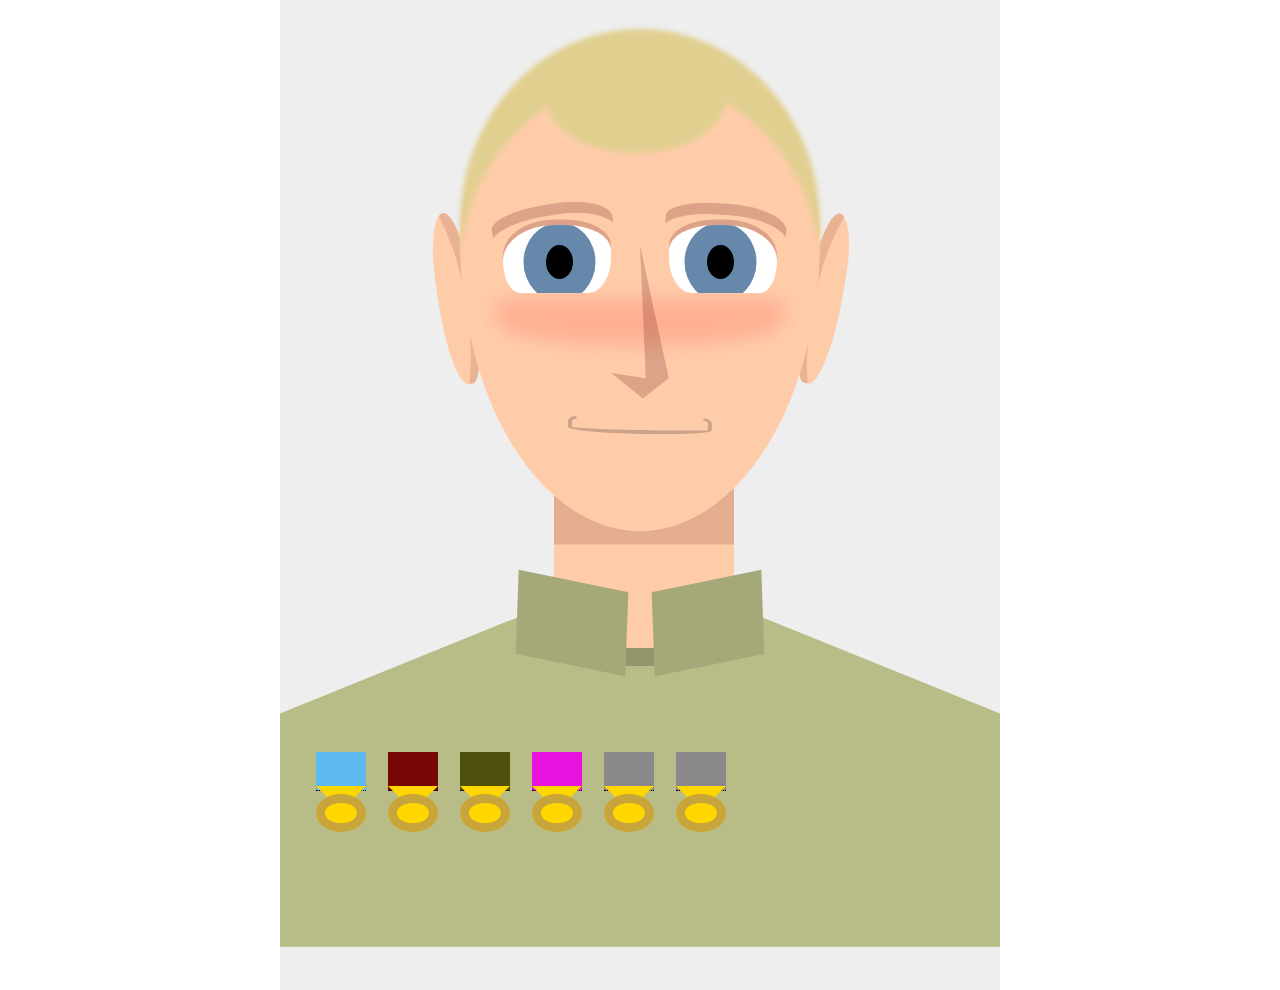
==== index.html @ 171ceb6c "" ====
<!DOCTYPE html>
<html lang="no">
    <head>
        <link rel="stylesheet" href="/person.css">

    </head>
    <body>
        <div class="person">
            <div class="shoulders">
                <div class="medal medal1 tooltip">
                    <span class="tooltiptext">ISTQB -Certified Tester- Foudation Level</span>
                    <div class="rectangle"></div>
                    <div class="triangle"></div>
                    <div class="circle"></div>
                </div>
                <div class="medal medal2 tooltip">
                    <span class="tooltiptext">ISTQB - Test Automation Engineer - Advanced Level</span>
                    <div class="rectangle"></div>
                    <div class="triangle"></div>
                    <div class="circle"></div>
                </div>
                <div class="medal medal3 tooltip">
                    <span class="tooltiptext">PCEP - Certified Entry-Level Python Programmer </span>
                    <div class="rectangle"></div>
                    <div class="triangle"></div>
                    <div class="circle"></div>
                </div>
                <div class="medal medal4 tooltip">
                    <span class="tooltiptext">Postman - API Tester</span>
                    <div class="rectangle"></div>
                    <div class="triangle"></div>
                    <div class="circle"></div>
                </div>
                <div class="medal medal5 tooltip">
                    <span class="tooltiptext">Certified Scrum Product Owner</span>
                    <div class="rectangle"></div>
                    <div class="triangle"></div>
                    <div class="circle"></div>
                </div>
                <div class="medal medal6 tooltip">
                    <span class="tooltiptext">UiPath - Advanced RPA Developer</span>
                    <div class="rectangle"></div>
                    <div class="triangle"></div>
                    <div class="circle"></div>
                </div>
            </div>
            <div class="neck"></div>
            <div class="ear"></div>
            <div class="ear"></div>
            <div class="face">
                <div class="cheek"></div>
                <div class="nose"></div>
                <div class="mouth"></div>
                <div class="eye">
                  <div class="pupil"></div>
                  <div class="eye-bright"></div>
                </div>
                <div class="eye">
                  <div class="pupil"></div>
                  <div class="eye-bright"></div>
                </div>
                <div class="eyebrow"></div>
                <div class="eyebrow"></div>
            </div>
            <div class="hair-sides"></div>
            <div class="hair-top"></div>
            <div class="shirt-neck"></div>
            <div class="shirt-neck"></div>
        </div>
    </body>


</html>
---- person.css ----
.person{
    position: absolute;
    top: 50%;
    left: 50%;
    transform: translate(-50%, -50%);
    width: 80vmin;
    height: 120vmin;
    background-color: #eee;
    background-image: linear-gradient(to right, trasparent 99%, gray 0), linear-gradient(to bottom, transparent 99%, gray 0);
    background-size: 10% 100%, 100% 10%;
    --skin: #fca;
    --iris: #68a;
    --hair: rgb(225,207,144);
    --shirt: #B8BC86;
    --line: rgba(80,0,0,0.15);

}

.person div{
    position: absolute;
    box-sizing: border-box;
}
.face{
    width: 50%;
    height: 45%;
    background: var(--skin);
    border-radius: 100% 100% / 80% 80% 120% 120%;
    top: 35%;
    left: 50%;
    transform: translate(-50%, -50%);
}
.neck{
    height: 20%;
    width: 25%;
    background: var(--skin);
    top:50%;
    left:38%;
    border-radius: 5vmin;
    box-shadow: inset 0 25.5vmin 0 -15vmin var(--line), inset 0 -3vmin 0 -1vmin rgba(0,0,0,0.2), inset 0 -3vmin 0 -1vmin var(--shirt);;
}
.mouth {
    width: 40%;
    height: 5%;
    border: 0.5vmin solid rgba(0,0,0,0.2);
    border-top-color: transparent;
    border-radius: 100% / 100% 100% 40% 50%;
    bottom: 20%;
    left: 50%;
    transform: translate(-50%, 0) rotate(1deg);
  }

.nose {
    width: 16%;
    height: 35%;
    background: rgba(80,0,0,0.2);
    top: 50%;
    left: 50%;
    transform: translate(-50%, -35%);
    clip-path: polygon(50% 10%, 60% 88%, 0% 85%, 55% 100%, 100% 88%);
}
.ear{
    width: 5%;
    height: 16%;
    border-radius: 90% 100% 70% 100% / 70% 100%;
    background: var(--skin);
    box-shadow: inset -8vmin 0 0 -7vmin rgba(80,0,0,0.125);
    top:28%;
    left: 22%;
    transform: rotate(-8deg)
}
.ear + .ear{
    transform: scaleX(-1) rotate(-10deg);
    left:auto;
    right: 22%;
}
.eye{
    width:30%;
    height: 14%;
    background-color: white;
    border-radius: 80% 90% 30% 40% / 70% 100% 90% 100%;
    top: 37%;
    right: 12%;
    box-shadow: 0 -0.6vmin rgba(80,0,0,0.2);
    overflow: hidden;
}
.eye + .eye{
    transform: scaleX(-1);
    right:auto;
    left: 12%;
}
  .pupil{
    width: 25%;
    height: 50%;
    background-color: black;
    border-radius: 50%;
    top:30%;
    left:35%;
    box-shadow: 0 0 0 2.5vmin var(--iris);
  }
.cheek{
    width:80%;
    height: 10%;
    background: #f002;
    border-radius: 20% 20% 100% 100%;
    top: 52%;
    left: 10%;
    filter: blur(1vmin)
  }
.eyebrow{
    width:35%;
    height:10%;
    top:35%;
    right:9%;
    border-radius: 80% 90% 30% 40% / 70% 100% 90% 100%;
    box-shadow: 0 -1.5vmin 0 -0.25vmin rgba(80,0,0,0.2);
    transform: rotate(4deg);
  }
.eyebrow + .eyebrow{
    transform: scaleX(-1);
    right:auto;
    left: 9%;
    transform: rotate(-10deg);
  }
.hair-top{
    width: 25%;
    height:10%;
    background: var(--hair);
    border-radius: 50%;
    top: 12.5%;
    left: 37%;
    filter: blur(0.3vmin)
  }

.hair-sides{  
    width: 50%;
    height: 45%;
    background-color: transparent;
    border-radius: 100% 100% / 80% 80% 120% 120%;
    top: 11%;
    right: 25%;
    box-shadow: inset 0px 50px 0px 0px var(--hair);
    filter: blur(0.3vmin)
  }
.shirt-neck{
    width: 15%;
    height: 8%;
    background: var(--shirt);
    box-shadow: inset 0 0 0 5vmin rgba(0,0,0,0.1);
    top:62%;
    left: 33%;
    transform: skew(10deg) rotate(12deg);
}
.shirt-neck + .shirt-neck{
    transform: scaleX(-1) skew(10deg) rotate(12deg);
    left:auto;
    right: 33%;
}
.shoulders{
    width:100%;
    height: 36%;
    background: var(--shirt);
    top: 60%;
    clip-path: polygon(0% 40%, 40% 10%, 40% 0%, 60% 0%, 60% 10%, 100% 40%, 100% 100%, 0% 100%);
}
.tooltip {
    position: relative;
    display: inline-block;
    border-bottom: 1px dotted black;
  }
  
  .tooltip .tooltiptext {
    visibility: hidden;
    width: 120px;
    background-color: black;
    color: #fff;
    text-align: center;
    border-radius: 6px;
    padding: 5px 0;
  
    /* Position the tooltip */
    position: absolute;
    z-index: 1;
    top: 100%;
    left: 65%;
    margin-left: -60px;
    
  }
  
  .tooltip:hover .tooltiptext {
    visibility: visible;
  }
.medal{
    width: 7%;
    height:10%;
    
}
.rectangle{
    width: 100%;
    height: 80%;
}
.triangle{
    width: 100%; 
    height: 100%; 
    border-left: 20px solid transparent;
    border-right: 20px solid transparent;
    border-top:  20px solid gold;
    top: 90%;
}
.circle{
    width:100%;
    height:100%;
    background: gold;
    border-radius: 50%;
    top: 110%;
    box-shadow: inset 0 0 0 1vmin rgba(145, 115, 115, 0.5); ;
}
.medal1{
    top:50%;
    left: 5%;
    background-color: #5db9ee;
}
.medal2{
    top:50%;
    left: 15%;
    background-color: #770707;
}
.medal3{
    top:50%;
    left: 25%;
    background-color: #4f500d;
}
.medal4{
    top:50%;
    left: 35%;
    background-color: #e712dd;
}
.medal5{
    top:50%;
    left: 45%;
    background-color: #8b888b;
}
.medal6{
    top:50%;
    left: 55%;
    background-color: #8b888b;
}
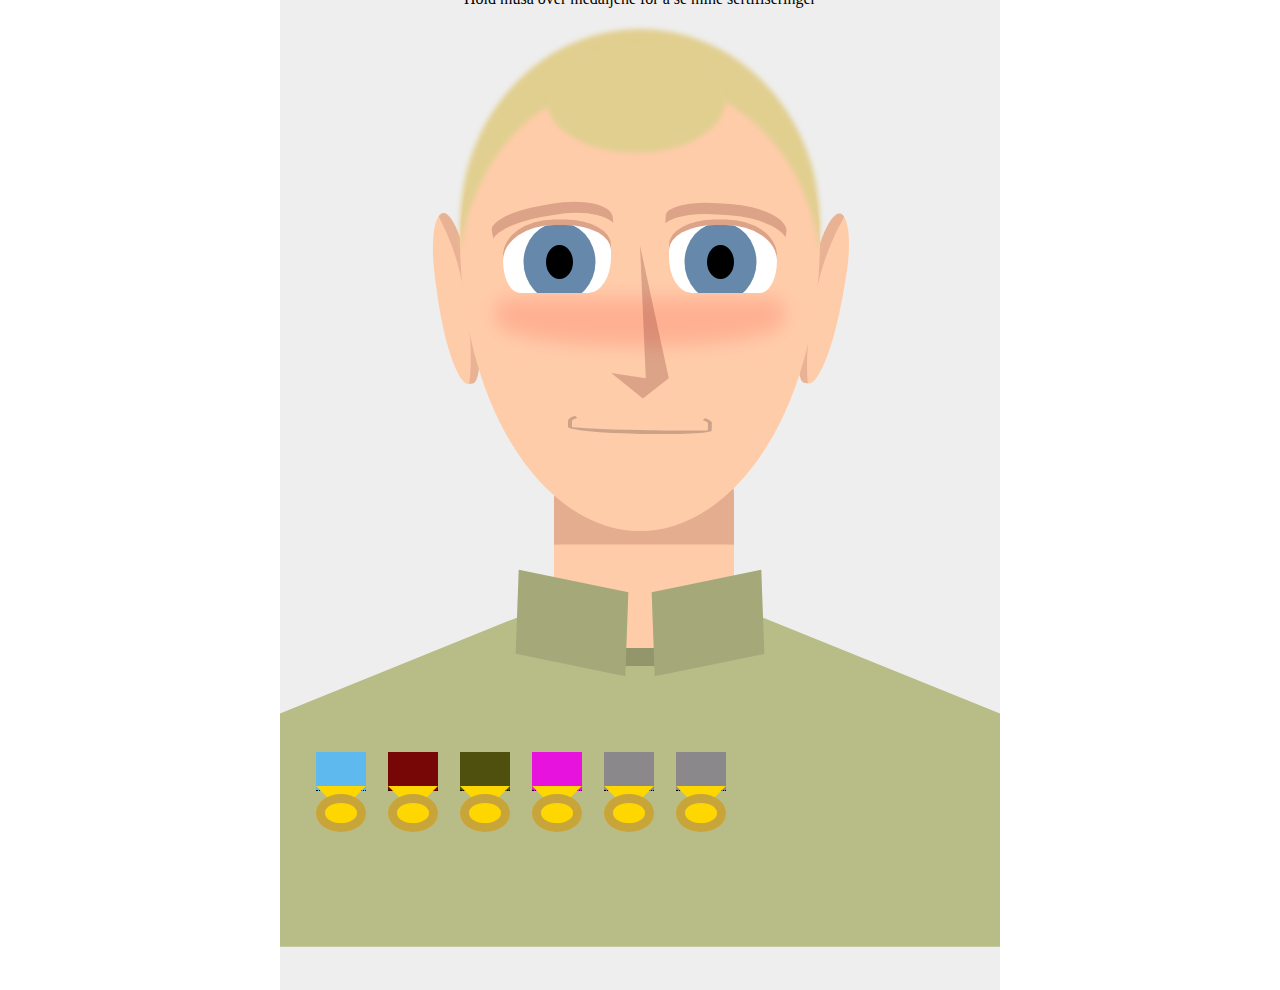
==== commit f80ab410: "tester script" ====
--- a/index.html
+++ b/index.html
@@ -1,73 +1,81 @@
 <!DOCTYPE html>
 <html lang="no">
     <head>
-        <link rel="stylesheet" href="/person.css">
-
+        <link rel="stylesheet" href="person.css">
+        <script type="js" src="script.js"></script>
+        <title>Espens Portfolio</title>
     </head>
-    <body>
-        <div class="person">
-            <div class="shoulders">
-                <div class="medal medal1 tooltip">
-                    <span class="tooltiptext">ISTQB -Certified Tester- Foudation Level</span>
-                    <div class="rectangle"></div>
-                    <div class="triangle"></div>
-                    <div class="circle"></div>
+    <body>       
+        </div>
+            <div class="person">
+                <h1>Espen Bjørnsen</h1>
+                <p>Hold musa over medaljene for å se mine sertifiseringer</p>
+                <div class="shoulders">
+                    <div class="medal medal1 tooltip">
+                        <span class="tooltiptext">ISTQB -Certified Tester- Foudation Level</span>
+                        <div class="rectangle"></div>
+                        <div class="triangle"></div>
+                        <div class="circle"></div>
+                        <div id="istqb-foundation-modal" class="modal">
+                            <div class="modal-cotent">
+                                <span class="close">&times;</span>
+                                <p>Some text in the Modal..</p>
+                            </div>
+                        </div>
+                    </div>
+                    <div class="medal medal2 tooltip">
+                        <span class="tooltiptext">ISTQB - Test Automation Engineer - Advanced Level</span>
+                        <div class="rectangle"></div>
+                        <div class="triangle"></div>
+                        <div class="circle"></div>
+                    </div>
+                    <div class="medal medal3 tooltip">
+                        <span class="tooltiptext">PCEP - Certified Entry-Level Python Programmer </span>
+                        <div class="rectangle"></div>
+                        <div class="triangle"></div>
+                        <div class="circle"></div>
+                    </div>
+                    <div class="medal medal4 tooltip">
+                        <span class="tooltiptext">Postman - API Tester</span>
+                        <div class="rectangle"></div>
+                        <div class="triangle"></div>
+                        <div class="circle"></div>
+                    </div>
+                    <div class="medal medal5 tooltip">
+                        <span class="tooltiptext">Certified Scrum Product Owner</span>
+                        <div class="rectangle"></div>
+                        <div class="triangle"></div>
+                        <div class="circle"></div>
+                    </div>
+                    <div class="medal medal6 tooltip">
+                        <span class="tooltiptext">UiPath - Advanced RPA Developer</span>
+                        <div class="rectangle"></div>
+                        <div class="triangle"></div>
+                        <div class="circle"></div>
+                    </div>
                 </div>
-                <div class="medal medal2 tooltip">
-                    <span class="tooltiptext">ISTQB - Test Automation Engineer - Advanced Level</span>
-                    <div class="rectangle"></div>
-                    <div class="triangle"></div>
-                    <div class="circle"></div>
+                <div class="neck"></div>
+                <div class="ear"></div>
+                <div class="ear"></div>
+                <div class="face">
+                    <div class="cheek"></div>
+                    <div class="nose"></div>
+                    <div class="mouth"></div>
+                    <div class="eye">
+                      <div class="pupil"></div>
+                      <div class="eye-bright"></div>
+                    </div>
+                    <div class="eye">
+                      <div class="pupil"></div>
+                      <div class="eye-bright"></div>
+                    </div>
+                    <div class="eyebrow"></div>
+                    <div class="eyebrow"></div>
                 </div>
-                <div class="medal medal3 tooltip">
-                    <span class="tooltiptext">PCEP - Certified Entry-Level Python Programmer </span>
-                    <div class="rectangle"></div>
-                    <div class="triangle"></div>
-                    <div class="circle"></div>
-                </div>
-                <div class="medal medal4 tooltip">
-                    <span class="tooltiptext">Postman - API Tester</span>
-                    <div class="rectangle"></div>
-                    <div class="triangle"></div>
-                    <div class="circle"></div>
-                </div>
-                <div class="medal medal5 tooltip">
-                    <span class="tooltiptext">Certified Scrum Product Owner</span>
-                    <div class="rectangle"></div>
-                    <div class="triangle"></div>
-                    <div class="circle"></div>
-                </div>
-                <div class="medal medal6 tooltip">
-                    <span class="tooltiptext">UiPath - Advanced RPA Developer</span>
-                    <div class="rectangle"></div>
-                    <div class="triangle"></div>
-                    <div class="circle"></div>
-                </div>
+                <div class="hair-sides"></div>
+                <div class="hair-top"></div>
+                <div class="shirt-neck"></div>
+                <div class="shirt-neck"></div>
             </div>
-            <div class="neck"></div>
-            <div class="ear"></div>
-            <div class="ear"></div>
-            <div class="face">
-                <div class="cheek"></div>
-                <div class="nose"></div>
-                <div class="mouth"></div>
-                <div class="eye">
-                  <div class="pupil"></div>
-                  <div class="eye-bright"></div>
-                </div>
-                <div class="eye">
-                  <div class="pupil"></div>
-                  <div class="eye-bright"></div>
-                </div>
-                <div class="eyebrow"></div>
-                <div class="eyebrow"></div>
-            </div>
-            <div class="hair-sides"></div>
-            <div class="hair-top"></div>
-            <div class="shirt-neck"></div>
-            <div class="shirt-neck"></div>
-        </div>
     </body>
-
-
 </html>--- a/person.css
+++ b/person.css
@@ -1,4 +1,35 @@
+.modal {
+    display: none; 
+    position: fixed; 
+    z-index: 1; 
+    left: 0;
+    top: 0;
+    width: 100%; 
+    height: 100%;
+    overflow: auto; 
+    background-color: rgba(0,0,0,0.4); 
+  }
+  .modal-content {
+    background-color: #fefefe;
+    margin: 15% auto; 
+    padding: 20px;
+    border: 1px solid #888;
+    width: 80%;
+  }
+  .close {
+    color: #aaa;
+    float: right;
+    font-size: 28px;
+    font-weight: bold;
+  }
+.close:hover,
+.close:focus {
+  color: black;
+  text-decoration: none;
+  cursor: pointer;
+}
 .person{
+    text-align: center;
     position: absolute;
     top: 50%;
     left: 50%;
@@ -6,8 +37,7 @@
     width: 80vmin;
     height: 120vmin;
     background-color: #eee;
-    background-image: linear-gradient(to right, trasparent 99%, gray 0), linear-gradient(to bottom, transparent 99%, gray 0);
-    background-size: 10% 100%, 100% 10%;
+   
     --skin: #fca;
     --iris: #68a;
     --hair: rgb(225,207,144);
@@ -168,7 +198,7 @@
     border-bottom: 1px dotted black;
   }
   
-  .tooltip .tooltiptext {
+.tooltip .tooltiptext {
     visibility: hidden;
     width: 120px;
     background-color: black;
@@ -186,7 +216,7 @@
     
   }
   
-  .tooltip:hover .tooltiptext {
+.tooltip:hover .tooltiptext {
     visibility: visible;
   }
 .medal{
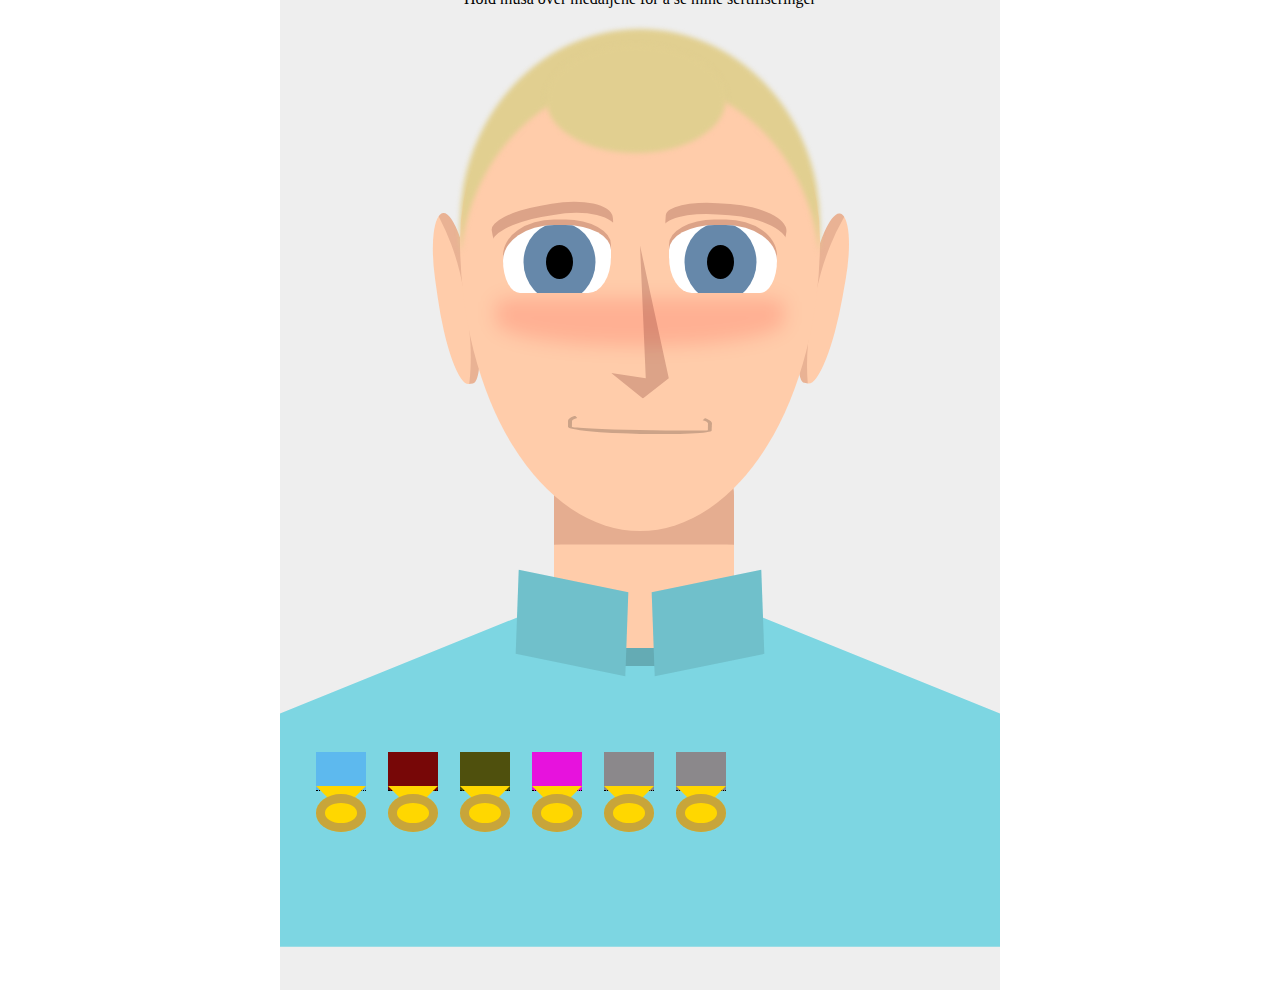
==== commit ad306834: "modalscript og bilder" ====
--- a/index.html
+++ b/index.html
@@ -2,7 +2,7 @@
 <html lang="no">
     <head>
         <link rel="stylesheet" href="person.css">
-        <script type="js" src="script.js"></script>
+        <script type="text/javascript" src="script.js"></script>
         <title>Espens Portfolio</title>
     </head>
     <body>       
@@ -11,43 +11,38 @@
                 <h1>Espen Bjørnsen</h1>
                 <p>Hold musa over medaljene for å se mine sertifiseringer</p>
                 <div class="shoulders">
-                    <div class="medal medal1 tooltip">
+                    <div id="medal1" class="medal medal1 tooltip" >
                         <span class="tooltiptext">ISTQB -Certified Tester- Foudation Level</span>
                         <div class="rectangle"></div>
                         <div class="triangle"></div>
                         <div class="circle"></div>
-                        <div id="istqb-foundation-modal" class="modal">
-                            <div class="modal-cotent">
-                                <span class="close">&times;</span>
-                                <p>Some text in the Modal..</p>
-                            </div>
-                        </div>
+                        
                     </div>
-                    <div class="medal medal2 tooltip">
+                    <div id="medal2" class="medal medal2 tooltip">
                         <span class="tooltiptext">ISTQB - Test Automation Engineer - Advanced Level</span>
                         <div class="rectangle"></div>
                         <div class="triangle"></div>
                         <div class="circle"></div>
                     </div>
-                    <div class="medal medal3 tooltip">
+                    <div id="medal3" class="medal medal3 tooltip">
                         <span class="tooltiptext">PCEP - Certified Entry-Level Python Programmer </span>
                         <div class="rectangle"></div>
                         <div class="triangle"></div>
                         <div class="circle"></div>
                     </div>
-                    <div class="medal medal4 tooltip">
+                    <div id="medal4" class="medal medal4 tooltip">
                         <span class="tooltiptext">Postman - API Tester</span>
                         <div class="rectangle"></div>
                         <div class="triangle"></div>
                         <div class="circle"></div>
                     </div>
-                    <div class="medal medal5 tooltip">
+                    <div id="medal5" class="medal medal5 tooltip">
                         <span class="tooltiptext">Certified Scrum Product Owner</span>
                         <div class="rectangle"></div>
                         <div class="triangle"></div>
                         <div class="circle"></div>
                     </div>
-                    <div class="medal medal6 tooltip">
+                    <div id="medal6" class="medal medal6 tooltip">
                         <span class="tooltiptext">UiPath - Advanced RPA Developer</span>
                         <div class="rectangle"></div>
                         <div class="triangle"></div>
@@ -77,5 +72,41 @@
                 <div class="shirt-neck"></div>
                 <div class="shirt-neck"></div>
             </div>
+            <div id="istqb-foundation-modal" class="modal">
+                <div class="modal-content">
+                    <span class="close">&times;</span>
+                    <h2>ISTQB - Certified Tester - Foundation Level</h2>
+                    <p>The ISTQB® Certified Tester Foundation Level (CTFL)
+                     certification is the cornerstone of essential testing 
+                     knowledge that can be applied to real-world scenarios. 
+                     The syllabus provides a comprehensive understanding of 
+                     the terminology and concepts used in the testing domain 
+                     worldwide, making it relevant for all software delivery 
+                     approaches and practices, including Waterfall, Agile, 
+                     DevOps, and Continuous Delivery. CTFL certification is 
+                     recognized as a prerequisite to all other ISTQB® 
+                     certifications where Foundation Level is required.</p>
+                    <img src="img/CTFL.png">
+                </div>
+            </div>
+            <div id="istqb-advanced-modal" class="modal">
+                <div class="modal-content">
+                    <span class="close">&times;</span>
+                    <h2>ISTQB - Certified Tester Test Automation Engineer</h2>
+                    <p>The ISTQB® Test Automation Engineer (CT-TAE) 
+                    certification focuses on the design, development, 
+                    and maintenance of test automation solutions. It 
+                    also covers the concepts, methods, tools, and 
+                    processes for automating dynamic functional tests, 
+                    and the relationship of those tests to test management,
+                     configuration management, defect management, software 
+                     development processes, and quality assurance. Methods 
+                     described are generally applicable across a variety of 
+                     software life cycle approaches, types of software 
+                     systems, and test types.</p>
+                    <img src="img/CT-TAE.png">
+                </div>
+            </div>
+           
     </body>
 </html>--- a/person.css
+++ b/person.css
@@ -1,7 +1,7 @@
 .modal {
     display: none; 
     position: fixed; 
-    z-index: 1; 
+    z-index: 100; 
     left: 0;
     top: 0;
     width: 100%; 
@@ -10,17 +10,20 @@
     background-color: rgba(0,0,0,0.4); 
   }
   .modal-content {
-    background-color: #fefefe;
+    background-color: white;
     margin: 15% auto; 
     padding: 20px;
     border: 1px solid #888;
-    width: 80%;
+    width: 50%;
   }
   .close {
     color: #aaa;
     float: right;
     font-size: 28px;
     font-weight: bold;
+  }
+  img{
+    width:100%;
   }
 .close:hover,
 .close:focus {
@@ -41,7 +44,7 @@
     --skin: #fca;
     --iris: #68a;
     --hair: rgb(225,207,144);
-    --shirt: #B8BC86;
+    --shirt: #7dd6e2   /* #B8BC86*/;
     --line: rgba(80,0,0,0.15);
 
 }
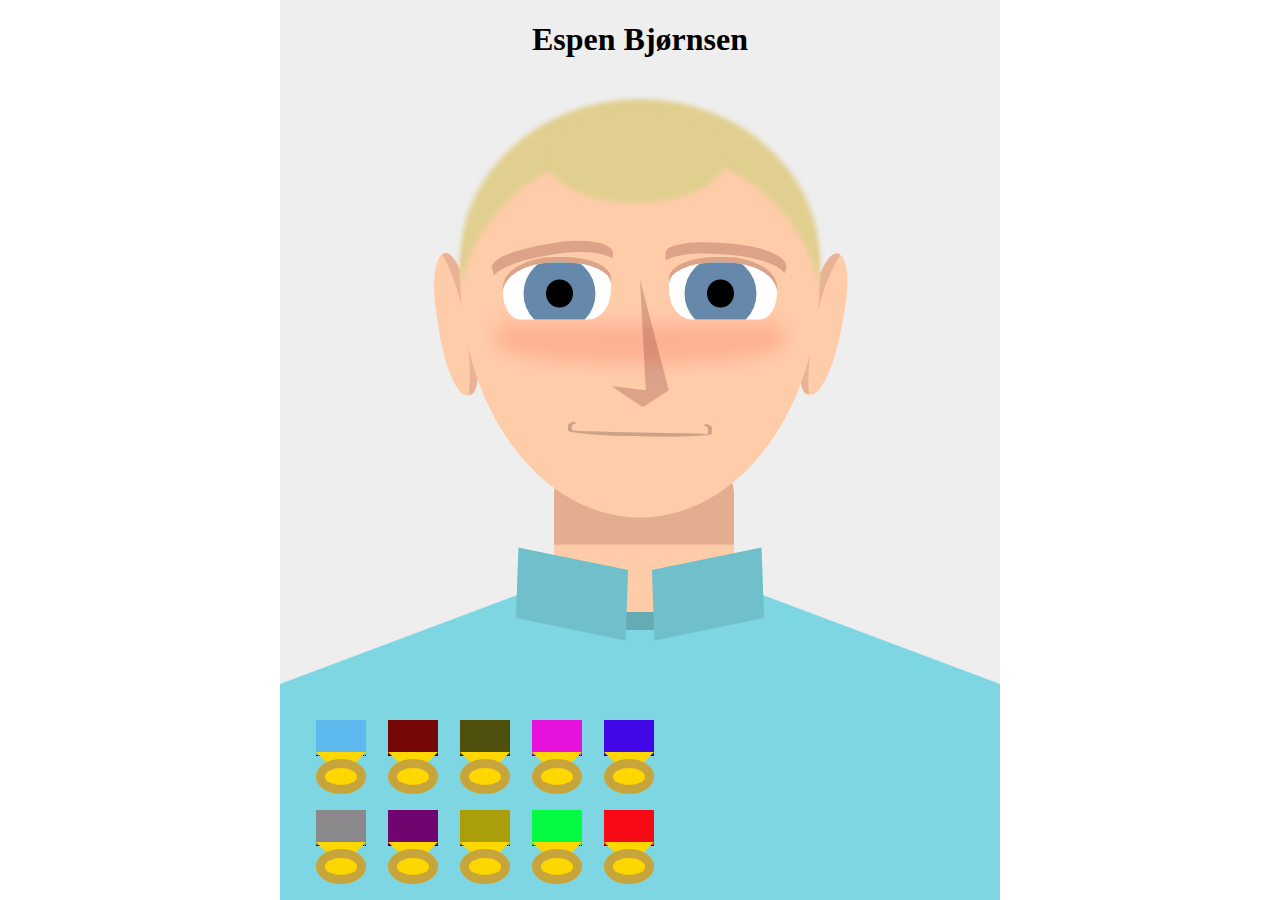
==== commit da68533b: "Medaljefunksjonalitet" ====
--- a/index.html
+++ b/index.html
@@ -6,107 +6,273 @@
         <title>Espens Portfolio</title>
     </head>
     <body>       
-        </div>
-            <div class="person">
-                <h1>Espen Bjørnsen</h1>
-                <p>Hold musa over medaljene for å se mine sertifiseringer</p>
-                <div class="shoulders">
-                    <div id="medal1" class="medal medal1 tooltip" >
-                        <span class="tooltiptext">ISTQB -Certified Tester- Foudation Level</span>
-                        <div class="rectangle"></div>
-                        <div class="triangle"></div>
-                        <div class="circle"></div>
-                        
-                    </div>
-                    <div id="medal2" class="medal medal2 tooltip">
-                        <span class="tooltiptext">ISTQB - Test Automation Engineer - Advanced Level</span>
-                        <div class="rectangle"></div>
-                        <div class="triangle"></div>
-                        <div class="circle"></div>
-                    </div>
-                    <div id="medal3" class="medal medal3 tooltip">
-                        <span class="tooltiptext">PCEP - Certified Entry-Level Python Programmer </span>
-                        <div class="rectangle"></div>
-                        <div class="triangle"></div>
-                        <div class="circle"></div>
-                    </div>
-                    <div id="medal4" class="medal medal4 tooltip">
-                        <span class="tooltiptext">Postman - API Tester</span>
-                        <div class="rectangle"></div>
-                        <div class="triangle"></div>
-                        <div class="circle"></div>
-                    </div>
-                    <div id="medal5" class="medal medal5 tooltip">
-                        <span class="tooltiptext">Certified Scrum Product Owner</span>
-                        <div class="rectangle"></div>
-                        <div class="triangle"></div>
-                        <div class="circle"></div>
-                    </div>
-                    <div id="medal6" class="medal medal6 tooltip">
-                        <span class="tooltiptext">UiPath - Advanced RPA Developer</span>
-                        <div class="rectangle"></div>
-                        <div class="triangle"></div>
-                        <div class="circle"></div>
-                    </div>
-                </div>
-                <div class="neck"></div>
-                <div class="ear"></div>
-                <div class="ear"></div>
-                <div class="face">
-                    <div class="cheek"></div>
-                    <div class="nose"></div>
-                    <div class="mouth"></div>
-                    <div class="eye">
-                      <div class="pupil"></div>
-                      <div class="eye-bright"></div>
-                    </div>
-                    <div class="eye">
-                      <div class="pupil"></div>
-                      <div class="eye-bright"></div>
-                    </div>
-                    <div class="eyebrow"></div>
-                    <div class="eyebrow"></div>
-                </div>
-                <div class="hair-sides"></div>
-                <div class="hair-top"></div>
-                <div class="shirt-neck"></div>
-                <div class="shirt-neck"></div>
-            </div>
-            <div id="istqb-foundation-modal" class="modal">
-                <div class="modal-content">
-                    <span class="close">&times;</span>
-                    <h2>ISTQB - Certified Tester - Foundation Level</h2>
-                    <p>The ISTQB® Certified Tester Foundation Level (CTFL)
-                     certification is the cornerstone of essential testing 
-                     knowledge that can be applied to real-world scenarios. 
-                     The syllabus provides a comprehensive understanding of 
-                     the terminology and concepts used in the testing domain 
-                     worldwide, making it relevant for all software delivery 
-                     approaches and practices, including Waterfall, Agile, 
-                     DevOps, and Continuous Delivery. CTFL certification is 
-                     recognized as a prerequisite to all other ISTQB® 
-                     certifications where Foundation Level is required.</p>
-                    <img src="img/CTFL.png">
-                </div>
-            </div>
-            <div id="istqb-advanced-modal" class="modal">
-                <div class="modal-content">
-                    <span class="close">&times;</span>
-                    <h2>ISTQB - Certified Tester Test Automation Engineer</h2>
-                    <p>The ISTQB® Test Automation Engineer (CT-TAE) 
-                    certification focuses on the design, development, 
-                    and maintenance of test automation solutions. It 
-                    also covers the concepts, methods, tools, and 
-                    processes for automating dynamic functional tests, 
-                    and the relationship of those tests to test management,
-                     configuration management, defect management, software 
-                     development processes, and quality assurance. Methods 
-                     described are generally applicable across a variety of 
-                     software life cycle approaches, types of software 
-                     systems, and test types.</p>
-                    <img src="img/CT-TAE.png">
-                </div>
-            </div>
-           
+        <div class="person">
+            <h1>Espen Bjørnsen</h1>
+            <div class="shoulders">
+                <div id="medal1" class="medal medal1 tooltip" data-id="istqb-foundation">
+                    <span data-id="1" class="tooltiptext">ISTQB -Certified Tester- Foudation Level</span>
+                    <div data-id="1" class="rectangle"></div>
+                    <div data-id="1" class="triangle"></div>
+                    <div data-id="1" class="circle"></div> 
+                </div>
+                <div id="medal2" class="medal medal2 tooltip" data-id="istqb-advanced">
+                    <span data-id="2" class="tooltiptext">ISTQB - Test Automation Engineer - Advanced Level</span>
+                    <div data-id="2" class="rectangle"></div>
+                    <div data-id="2" class="triangle"></div>
+                    <div data-id="2" class="circle"></div>
+                </div>
+                <div id="medal3" class="medal medal3 tooltip" data-id="pcep">
+                    <span class="tooltiptext">PCEP - Certified Entry-Level Python Programmer </span>
+                    <div class="rectangle"></div>
+                    <div class="triangle"></div>
+                    <div class="circle"></div>
+                </div>
+                <div id="medal4" class="medal medal4 tooltip" data-id="postman-api-tester">
+                    <span class="tooltiptext">Postman - API Tester</span>
+                    <div class="rectangle"></div>
+                    <div class="triangle"></div>
+                    <div class="circle"></div>
+                </div>
+                <div id="medal5" class="medal medal5 tooltip" data-id="scrum-po">
+                    <span class="tooltiptext">Certified Scrum Product Owner</span>
+                    <div class="rectangle"></div>
+                    <div class="triangle"></div>
+                    <div class="circle"></div>
+                </div>
+                <div id="medal6" class="medal medal6 tooltip" data-id="uipath">
+                    <span class="tooltiptext">UiPath - Advanced RPA Developer</span>
+                    <div class="rectangle"></div>
+                    <div class="triangle"></div>
+                    <div class="circle"></div>
+                </div>
+                <div id="medal6" class="medal medal7 tooltip" data-id="pp-fundamental">
+                    <span class="tooltiptext">Microsoft Power Platform Fundamentals</span>
+                    <div class="rectangle"></div>
+                    <div class="triangle"></div>
+                    <div class="circle"></div>
+                </div>
+                <div id="medal6" class="medal medal8 tooltip" data-id="pp-automate">
+                    <span class="tooltiptext">Microsoft Power Automate Associate</span>
+                    <div class="rectangle"></div>
+                    <div class="triangle"></div>
+                    <div class="circle"></div>
+                </div>
+                <div id="medal6" class="medal medal9 tooltip" data-id="as-powerapp">
+                    <span class="tooltiptext">Applied Skill - Power Apps</span>
+                    <div class="rectangle"></div>
+                    <div class="triangle"></div>
+                    <div class="circle"></div>
+                </div>
+                <div id="medal6" class="medal medal10 tooltip" data-id="as-automate">
+                    <span class="tooltiptext">Applied Skills - Power Automate</span>
+                    <div class="rectangle"></div>
+                    <div class="triangle"></div>
+                    <div class="circle"></div>
+                </div>
+            </div>
+            <div class="neck"></div>
+            <div class="ear"></div>
+            <div class="ear"></div>
+            <div class="face">
+                <div class="cheek"></div>
+                <div class="nose"></div>
+                <div class="mouth"></div>
+                <div class="eye">
+                    <div class="pupil"></div>
+                    <div class="eye-bright"></div>
+                </div>
+                <div class="eye">
+                    <div class="pupil"></div>
+                    <div class="eye-bright"></div>
+                </div>
+                <div class="eyebrow"></div>
+                <div class="eyebrow"></div>
+            </div>
+            <div class="hair-sides"></div>
+            <div class="hair-top"></div>
+            <div class="shirt-neck"></div>
+            <div class="shirt-neck"></div>
+        </div>
+        <div class="modal hidden" id="istqb-foundation">
+            <div class="modal-content">
+                <span class="close">&times;</span>
+                <h2>ISTQB - Certified Tester - Foundation Level</h2>
+                <p>The ISTQB® Certified Tester Foundation Level (CTFL)
+                    certification is the cornerstone of essential testing 
+                    knowledge that can be applied to real-world scenarios. 
+                    The syllabus provides a comprehensive understanding of 
+                    the terminology and concepts used in the testing domain 
+                    worldwide, making it relevant for all software delivery 
+                    approaches and practices, including Waterfall, Agile, 
+                    DevOps, and Continuous Delivery. CTFL certification is 
+                    recognized as a prerequisite to all other ISTQB® 
+                    certifications where Foundation Level is required.</p>
+                <img src="img/CTFL.png" alt="Logo for ISTQB Certified Tester Foundation Level">
+            </div>
+        </div>
+        <div class="modal hidden" id="istqb-advanced" >
+            <div class="modal-content">
+                <span class="close">&times;</span>
+                <h2>ISTQB - Certified Tester Test Automation Engineer</h2>
+                <p>The ISTQB® Test Automation Engineer (CT-TAE) 
+                certification focuses on the design, development, 
+                and maintenance of test automation solutions. It 
+                also covers the concepts, methods, tools, and 
+                processes for automating dynamic functional tests, 
+                and the relationship of those tests to test management,
+                    configuration management, defect management, software 
+                    development processes, and quality assurance. Methods 
+                    described are generally applicable across a variety of 
+                    software life cycle approaches, types of software 
+                    systems, and test types.</p>
+                <img src="img/CT-TAE.png" alt="Logo for ISTQB Test Automation Engineer">
+            </div>
+        </div>
+        <div id="pcep" class="modal hidden">
+            <div class="modal-content">
+                <span class="close">&times;</span>
+                <h2>PCEP - Certified Tester Test Automation Engineer</h2>
+                <p>Earners of the PCEP - Certified Entry-Level Python 
+                Programmer certification have knowledge of the universal 
+                concepts of computer programming, the syntax and semantics 
+                of the Python language as well as demonstrate the ability 
+                to accomplish coding tasks related to the essentials of 
+                programming in the Python language and fundamental skills 
+                in resolving typical implementation challenges with the 
+                help of the Python Standard Library.</p>
+                <img src="img/PCEP.png" alt="Logo for Python Entry-Level Programmer">
+            </div>
+        </div>  
+        <div id="postman-api-tester" class="modal hidden">
+            <div class="modal-content">
+                <span class="close">&times;</span>
+                <h2>Postman API Tester</h2>
+                <p>The API Tester badge recognizes the 
+                recipient's ability to leverage Postman
+                API test and automation workflows in their
+                development and deployment pipeline.
+                Postman API Testing and Automation training 
+                    results in submission of evidence for the 
+                    following criteria:
+                    <ul>
+                    <li>Author scripts to test API request responses.</li>
+                    <li>Run collections via the collection runner in Postman
+                         and/or on the command line using Newman.</li>
+                    <li>Control the flow of request execution via scripting.</li>
+                    <li>Use scripts and variables to pass data between requests.</li>
+                    <li>Use dynamic variables and/or mock servers to automate 
+                    <li>request data generation.</li>
+                    <li>Set up monitors to observe API behavior.</li>
+                </ul>
+                <img src="img/postman-api-tester.png" alt="Logo for Postman API Tester">
+            </div>
+        </div>  
+        <div id="scrum-po" class="modal hidden">
+            <div class="modal-content">
+                <span class="close">&times;</span>
+                <h2>Certified Scrum Product Owner®</h2>
+                <p>Certified Scrum Product Owner is a 
+                globally recognized certification from
+                 Scrum Alliance. Earning the CSPO means 
+                 you have validated scrum knowledge and 
+                 understand the product owner 
+                 accountability on a scrum team. </p>
+                 
+                 <p>A product owner is a role (called an accountability 
+                 in the Scrum Guide) on a scrum team, along with a 
+                 scrum master and the developers who create the product.</p>
+
+                 <p>Successful product owners embody strong leadership qualities, 
+                 marked by exceptional communication skills, empathy, and 
+                 adaptability. Their ability to navigate evolving customer 
+                 needs and market dynamics is fundamental to the role, 
+                 striving toward products that exceed expectations.</p>
+                <img src="img/sa_badge_cspo.webp" alt="Logo for Scrum Product Owner">
+            </div>
+        </div>  
+        <div id="uipath" class="modal hidden">
+            <div class="modal-content">
+                <span class="close">&times;</span>
+                <h2>UiPath - RPA Developer Advanced</h2>
+                <p>UiPath Certified Advanced RPA Developer
+                is expected to have a proven understanding 
+                and extensive hands-on experience with 
+                UiPath technologies such as Studio, Robots, 
+                and Orchestrator and the ability to 
+                independently build or lead production 
+                level automation in the Robotic Enterprise 
+                Framework.</p>
+
+                <p>UiPath Advanced RPA Developer Certification
+                 is targeted to assess a deeper level of 
+                 knowledge and skills for designing and 
+                 independently developing complex RPA 
+                 solutions in the Robotic Enterprise Framework.</p>
+                <img src="img/UiPath.png" alt="Logo for UiPath">
+            </div>
+        </div>
+        <div id="pp-fundamental" class="modal hidden" >
+            <div class="modal-content">
+                <span class="close">&times;</span>
+                <h2>Microsoft Certified: Power Platform Fundamentals</h2>
+                <p>Demonstrate the business value and product capabilities of Microsoft Power Platform. Create simple Power Apps, connect data with Microsoft Dataverse, build a Power BI Dashboard, automate a process with Power Automate, and work with Microsoft Copilot Studio.</p>
+
+                <p>Skills measured:</p>
+                <ul>
+                    <li>Describe the business value of Microsoft Power Platform</li>
+                    <li>Identify foundational components of Microsoft Power Platform</li>
+                    <li>Demonstrate the capabilities of Power BI</li>
+                    <li>Demonstrate the capabilities of Power Apps</li>
+                    <li>Demonstrate the capabilities of Power Automate</li>
+                    <li>Demonstrate complementary Microsoft Power Platform solutions</li>
+                </ul>
+                <img src="img/Fundamentals-Power-Platform.png" alt="Logo for Power Platform">
+            </div>
+        </div>
+        <div id="pp-automate" class="modal hidden">
+            <div class="modal-content">
+                <span class="close">&times;</span>
+                <h2>Microsoft Certified: Power Automate RPA Developer Associate</h2>
+                <p>Demonstrate how to improve and automate workflows with Microsoft Power Automate RPA developer.</p>
+
+                <p>Automate Windows-based, browser-based, and terminal-based applications that are time-consuming or contain repetitive processes. </p>
+                <p>Analyze and design processes for automation and implement automations using Power Automate for desktop and Power Automate cloud flows.</p>
+                <p>Work with business stakeholders to optimize business workflows. You partner with administrators to deploy solutions to other environments and support solutions.</p>
+                <img src="img/power-automate.png" alt="Logo for Power Automate">
+            </div>
+        </div>
+        <div id="as-powerapp" class="modal hidden">
+            <div class="modal-content">
+                <span class="close">&times;</span>
+                <h2>APPLIED SKILLS - Create and manage canvas apps with Power Apps</h2>
+                <p>Demonstrate the ability to solve business problems by creating canvas apps with Microsoft Power Platform.</p>
+                <p>Understand application development, writing formulas such as those in Excel, and creating, reading, updating, and deleting data.</p>
+                <ul>Tasks performed:
+                    <li>Create a canvas app from scratch</li>
+                    <li>Connect a canvas app to a data source</li>
+                    <li>Configure a gallery</li>
+                    <li>Configure a details screen</li>
+                    <li>Configure an input screen</li>
+                    <li>Save and publish a canvas app</li>
+                </ul>
+                <img src="img/applied_skills_447x253.png" alt="Logo for Applied Skills">
+            </div>
+        </div>
+        <div id="as-automate" class="modal hidden">
+            <div class="modal-content">
+                <span class="close">&times;</span>
+                <h2>APPLIED SKILLS - Create and manage automated processes by using Power Automate</h2>
+                <p>Demonstrate the ability to create and manage automated processes with Power Automate.</p>
+                <p>Familiar with Microsoft Power Platform and Power Automate and should have subject matter expertise in automating business processes.</p>
+                <ul>Tasks performed:
+                    <li>Create triggers</li>
+                    <li>Create and configure actions for notifications</li>
+                    <li>Implement conditional logic</li>
+                    <li>Create and configure approvals</li>
+                    <li>Configure owners and sharing</li>
+                </ul>
+                <img src="img/applied_skills_447x253.png" alt="Logo for Applied Skills">
+            </div>
+        </div>
     </body>
 </html>--- a/person.css
+++ b/person.css
@@ -1,8 +1,11 @@
+.hidden{
+    display: none;
+}
 .modal {
-    display: none; 
+    
     position: fixed; 
     z-index: 100; 
-    left: 0;
+    left: auto;
     top: 0;
     width: 100%; 
     height: 100%;
@@ -11,10 +14,10 @@
   }
   .modal-content {
     background-color: white;
-    margin: 15% auto; 
+    margin: 5% auto ;
     padding: 20px;
     border: 1px solid #888;
-    width: 50%;
+    width: 30%;
   }
   .close {
     color: #aaa;
@@ -22,8 +25,11 @@
     font-size: 28px;
     font-weight: bold;
   }
-  img{
-    width:100%;
+img{
+    display: block;
+    width:50%;
+    margin-left:auto;
+    margin-right:auto;
   }
 .close:hover,
 .close:focus {
@@ -33,12 +39,12 @@
 }
 .person{
     text-align: center;
-    position: absolute;
+    position: fixed;
     top: 50%;
     left: 50%;
     transform: translate(-50%, -50%);
     width: 80vmin;
-    height: 120vmin;
+    height: 100%;
     background-color: #eee;
    
     --skin: #fca;
@@ -190,7 +196,7 @@
 }
 .shoulders{
     width:100%;
-    height: 36%;
+    height: 40%;
     background: var(--shirt);
     top: 60%;
     clip-path: polygon(0% 40%, 40% 10%, 40% 0%, 60% 0%, 60% 10%, 100% 40%, 100% 100%, 0% 100%);
@@ -270,10 +276,30 @@
 .medal5{
     top:50%;
     left: 45%;
+    background-color: #4207e6;
+}
+.medal6{
+    top: 75%;
+    left: 5%;
     background-color: #8b888b;
 }
-.medal6{
-    top:50%;
-    left: 55%;
-    background-color: #8b888b;
+.medal7{
+    top:75%;
+    left: 15%;
+    background-color: #700570;
+}
+.medal8{
+    top:75%;
+    left: 25%;
+    background-color: #aa9f0b;
+}
+.medal9{
+    top:75%;
+    left: 35%;
+    background-color: #05fa42;
+}
+.medal10{
+    top:75%;
+    left: 45%;
+    background-color: #f70a15;
 }